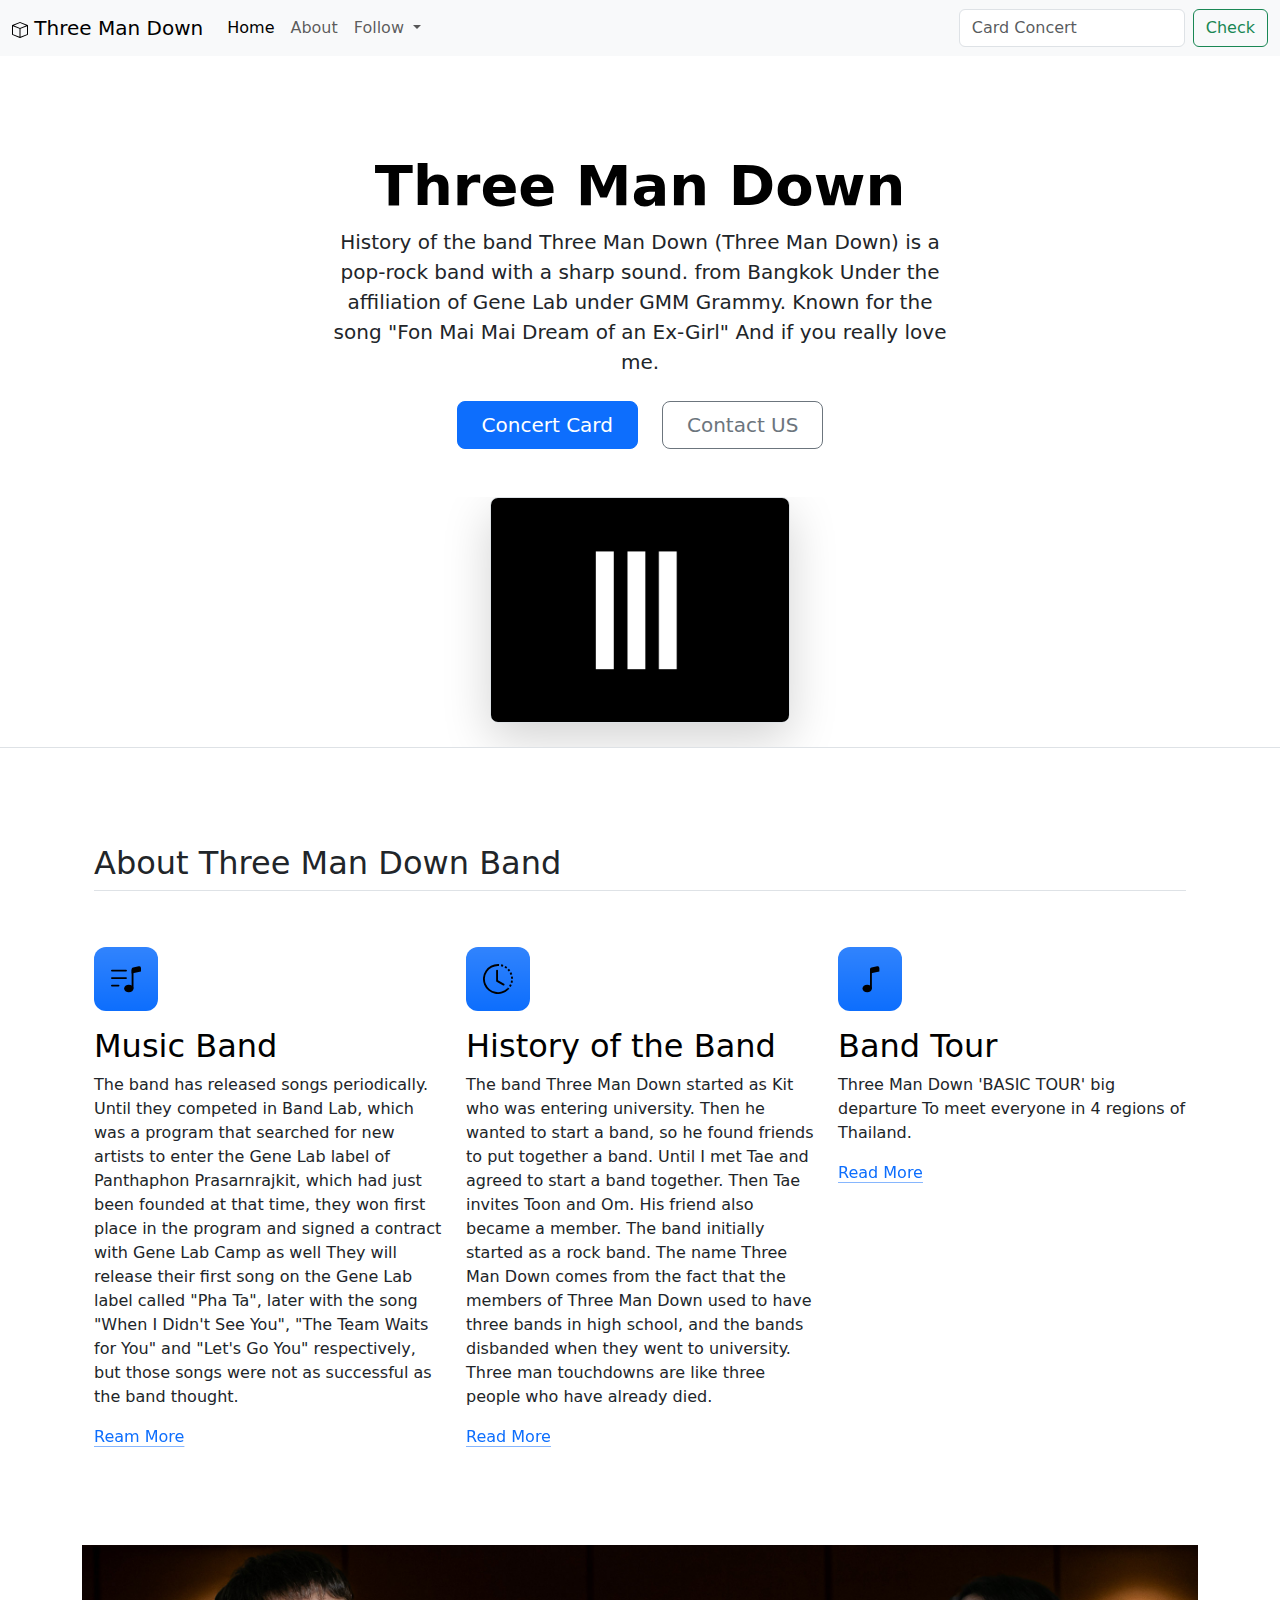
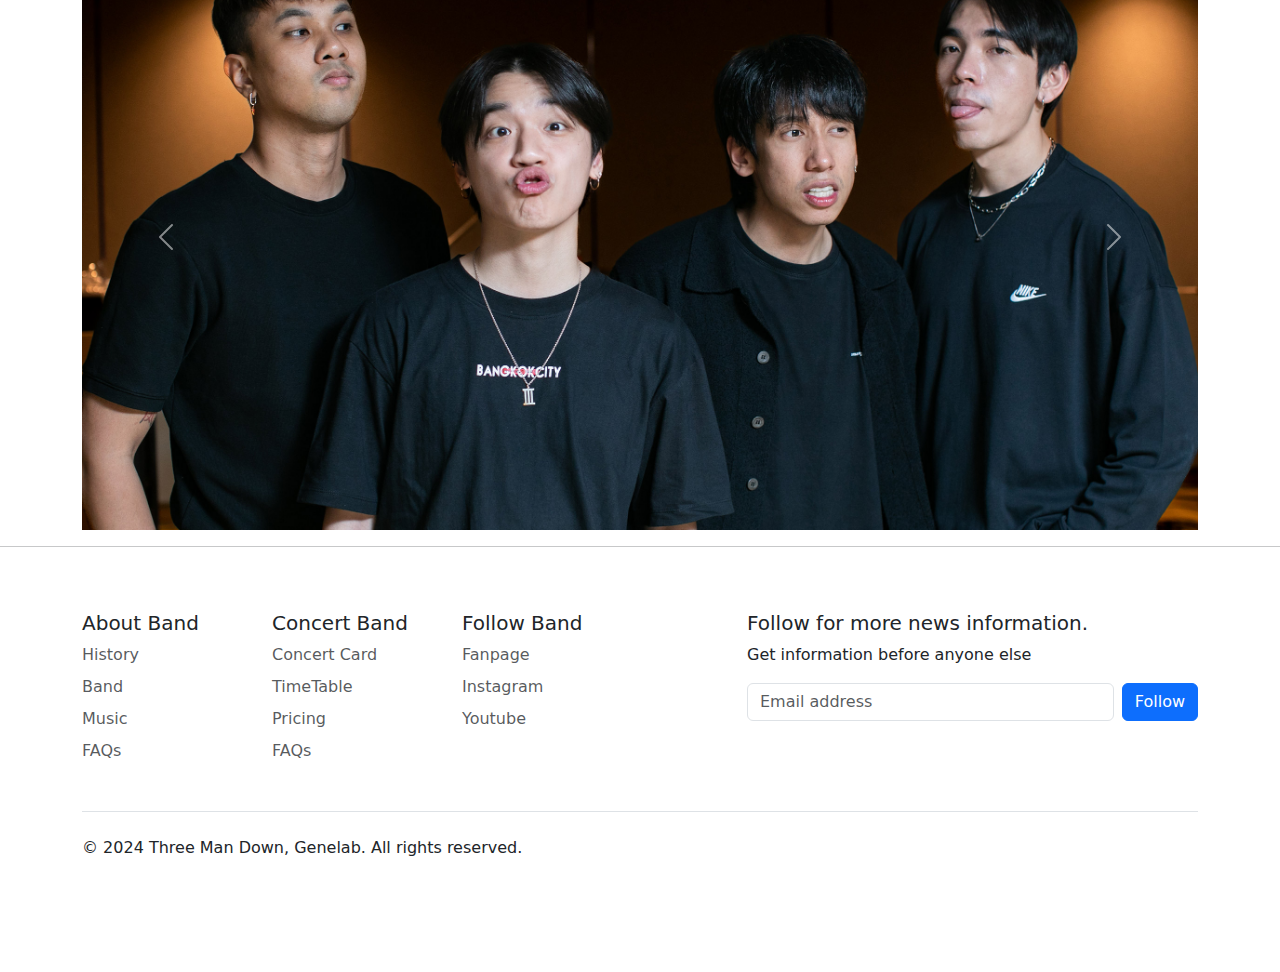
==== Home page/index.html @ a63f6fb3 "Update index.html" ====
<!DOCTYPE html>
<html lang="en">
    <head>
        <meta charset="UTF-8">
        <meta name="viewport" content="width=device-width, initial-scale=1.0">
        <title>Boostrap</title>
        <link
            href="https://cdn.jsdelivr.net/npm/bootstrap@5.3.3/dist/css/bootstrap.min.css"
            rel="stylesheet"
            integrity="sha384-QWTKZyjpPEjISv5WaRU9OFeRpok6YctnYmDr5pNlyT2bRjXh0JMhjY6hW+ALEwIH"
            crossorigin="anonymous">
            <style>
                .feature-icon {
                width: 4rem;
                height: 4rem;
                border-radius: .75rem;
                }
            </style>
    </head>
    <body>
        <nav class="navbar navbar-expand-lg bg-body-tertiary">
            <div class="container-fluid">
                <a class="navbar-brand" href="#"> <svg
                        xmlns="http://www.w3.org/2000/svg" width="16"
                        height="16" fill="currentColor" class="bi bi-box"
                        viewBox="0 0 16 16">
                        <path
                            d="M8.186 1.113a.5.5 0 0 0-.372 0L1.846 3.5 8 5.961 14.154 3.5zM15 4.239l-6.5 2.6v7.922l6.5-2.6V4.24zM7.5 14.762V6.838L1 4.239v7.923zM7.443.184a1.5 1.5 0 0 1 1.114 0l7.129 2.852A.5.5 0 0 1 16 3.5v8.662a1 1 0 0 1-.629.928l-7.185 2.874a.5.5 0 0 1-.372 0L.63 13.09a1 1 0 0 1-.63-.928V3.5a.5.5 0 0 1 .314-.464z" />
                    </svg> Three Man Down</a>
                <button class="navbar-toggler" type="button"
                    data-bs-toggle="collapse"
                    data-bs-target="#navbarSupportedContent"
                    aria-controls="navbarSupportedContent" aria-expanded="false"
                    aria-label="Toggle navigation">
                    <span class="navbar-toggler-icon"></span>
                </button>
                <div class="collapse navbar-collapse"
                    id="navbarSupportedContent">
                    <ul class="navbar-nav me-auto mb-2 mb-lg-0">
                        <li class="nav-item">
                            <a class="nav-link active" aria-current="page"
                                href="#">Home</a>
                        </li>
                        <li class="nav-item">
                            <a class="nav-link" href="About">About</a>
                        </li>
                        <li class="nav-item dropdown">
                            <a class="nav-link dropdown-toggle" href="#"
                                role="button" data-bs-toggle="dropdown"
                                aria-expanded="false">
                                Follow
                            </a>
                            <ul class="dropdown-menu">
                                <li><a class="dropdown-item"href="https://www.facebook.com/threemandownofficial">Fanpage</a></li>
                                <li><a class="dropdown-item" href="https://www.instagram.com/threemandown/">Instagram</a></li>
                                <li><a class="dropdown-item" href="https://www.youtube.com/@threemandownbandofficial">Youtube</a></li>
                                <li><hr class="dropdown-divider"></li>
                                <li><a class="dropdown-item" href="https://www.youtube.com/@GeneLab">Other</a></li>
                            </ul>
                        </li>
                    </ul>
                    <form class="d-flex" role="search">
                        <input class="form-control me-2" type="search"
                            placeholder="Card Concert" aria-label="Search">
                        <button class="btn btn-outline-success"
                            type="submit">Check</button>
                    </form>
                </div>
            </div>
        </nav>

        <div class="px-4 pt-5 my-5 text-center border-bottom">
            <h1 class="display-4 fw-bold text-body-emphasis">Three Man Down</h1>
            <div class="col-lg-6 mx-auto">
                <p class="lead mb-4">History of the band Three Man Down (Three
                    Man Down) is a pop-rock band with a sharp sound. from
                    Bangkok Under the affiliation of Gene Lab under GMM Grammy.
                    Known for the song "Fon Mai Mai Dream of an Ex-Girl" And if
                    you really love me.</p>
                <div
                    class="d-grid gap-2 d-sm-flex justify-content-sm-center mb-5">
                    <button type="button" class="btn btn-primary btn-lg px-4 me-sm-3" onclick="window.location.href='/time/timetable.html'">
                        Concert Card
                    </button>
                    <button type="button" class="btn btn-outline-secondary btn-lg px-4" onclick="window.location.href='https://www.facebook.com/threemandownofficial'">Contact
                        US</button>
                </div>
            </div>
            <div class="overflow-hidden" style="max-height: 30vh;">
                <div class="container px-5">
                    <img src="/img/logo.png"
                        class="img-fluid border rounded-3 shadow-lg mb-4"
                        alt="Example image" width="300" height="500"
                        loading="lazy">
                </div>
            </div>
        </div>

        <!-- Feature -->
        <div class="container px-4 py-5" id="featured-3">
            <h2 class="pb-2 border-bottom">About Three Man Down Band</h2>
            <div class="row g-4 py-5 row-cols-1 row-cols-lg-3">
                <div class="feature col">
                    <div
                        class="feature-icon d-inline-flex align-items-center justify-content-center text-bg-primary bg-gradient fs-2 mb-3">
                        <img src="/img/music-note-list.svg" alt="" height="30">
                    </div>
                    <h3 class="fs-2 text-body-emphasis">Music Band</h3>
                    <p>The band has released songs periodically. Until they
                        competed in Band Lab, which was a program that searched
                        for new artists to enter the Gene Lab label of
                        Panthaphon Prasarnrajkit, which had just been founded at
                        that time, they won first place in the program and
                        signed a contract with Gene Lab Camp as well They will
                        release their first song on the Gene Lab label called
                        "Pha Ta", later with the song "When I Didn't See You",
                        "The Team Waits for You" and "Let's Go You"
                        respectively, but those songs were not as successful as
                        the band thought.</p>
                    <a href="/music/music.html" class="icon-link">
                        Ream More
                        <svg class="bi"><use
                                xlink:href="#chevron-right"></use></svg>
                    </a>
                </div>
                <div class="feature col">
                    <div
                        class="feature-icon d-inline-flex align-items-center justify-content-center text-bg-primary bg-gradient fs-2 mb-3">
                        <img src="/img/clock-history.svg" alt="" height="30">
                    </div>
                    <h3 class="fs-2 text-body-emphasis">History of the Band</h3>
                    <p>The band Three Man Down started as Kit who was entering
                        university. Then he wanted to start a band, so he found
                        friends to put together a band. Until I met Tae and
                        agreed to start a band together. Then Tae invites Toon
                        and Om. His friend also became a member. The band
                        initially started as a rock band. The name Three Man
                        Down comes from the fact that the members of Three Man
                        Down used to have three bands in high school, and the
                        bands disbanded when they went to university. Three man
                        touchdowns are like three people who have already
                        died.</p>
                    <a href="#" class="icon-link">
                        Read More
                        <svg class="bi"><use
                                xlink:href="#chevron-right"></use></svg>
                    </a>
                </div>
                <div class="feature col">
                    <div
                        class="feature-icon d-inline-flex align-items-center justify-content-center text-bg-primary bg-gradient fs-2 mb-3">
                        <img src="/img/music-note.svg" alt="" height="30">
                    </div>
                    <h3 class="fs-2 text-body-emphasis">Band Tour</h3>
                    <p>Three Man Down 'BASIC TOUR' big departure To meet
                        everyone in 4 regions of Thailand.</p>
                    <a href="/time/timetable.html" class="icon-link">
                        Read More
                        <svg class="bi"><use
                                xlink:href="#chevron-right"></use></svg>
                    </a>
                </div>
            </div>
        </div>

        <!-- Carousel -->
         <div class="container">
        <div id="carouselExample" class="carousel slide">
            <div class="carousel-inner">
              <div class="carousel-item active">
                <img src="/img/1.jpg" class="d-block w-100" alt="photo1">
              </div>
              <div class="carousel-item">
                <img src="/img/5.jpg" height="680" class="d-block w-100" alt="photo2">
              </div>
              <div class="carousel-item">
                <img src="/img/3.jpg" class="d-block w-100" alt="photo3">
              </div>
            </div>
            <button class="carousel-control-prev" type="button" data-bs-target="#carouselExample" data-bs-slide="prev">
              <span class="carousel-control-prev-icon" aria-hidden="true"></span>
              <span class="visually-hidden">Previous</span>
            </button>
            <button class="carousel-control-next" type="button" data-bs-target="#carouselExample" data-bs-slide="next">
              <span class="carousel-control-next-icon" aria-hidden="true"></span>
              <span class="visually-hidden">Next</span>
            </button>
          </div>
        </div>

        <!-- footers -->
         <hr>
        <div class="container">
            <footer class="py-5">
              <div class="row">
                <div class="col-6 col-md-2 mb-3">
                  <h5>About Band</h5>
                  <ul class="nav flex-column">
                    <li class="nav-item mb-2"><a href="#" class="nav-link p-0 text-body-secondary">History</a></li>
                    <li class="nav-item mb-2"><a href="#" class="nav-link p-0 text-body-secondary">Band</a></li>
                    <li class="nav-item mb-2"><a href="#" class="nav-link p-0 text-body-secondary">Music</a></li>
                    <li class="nav-item mb-2"><a href="#" class="nav-link p-0 text-body-secondary">FAQs</a></li>
                  </ul>
                </div>
          
                <div class="col-6 col-md-2 mb-3">
                  <h5>Concert Band</h5>
                  <ul class="nav flex-column">
                    <li class="nav-item mb-2"><a href="#" class="nav-link p-0 text-body-secondary">Concert Card</a></li>
                    <li class="nav-item mb-2"><a href="#" class="nav-link p-0 text-body-secondary">TimeTable</a></li>
                    <li class="nav-item mb-2"><a href="#" class="nav-link p-0 text-body-secondary">Pricing</a></li>
                    <li class="nav-item mb-2"><a href="#" class="nav-link p-0 text-body-secondary">FAQs</a></li>
                  </ul>
                </div>
          
                <div class="col-6 col-md-2 mb-3">
                  <h5>Follow Band</h5>
                  <ul class="nav flex-column">
                    <li class="nav-item mb-2"><a href="https://www.facebook.com/threemandownofficial" class="nav-link p-0 text-body-secondary">Fanpage</a></li>
                    <li class="nav-item mb-2"><a href="https://www.instagram.com/threemandown/" class="nav-link p-0 text-body-secondary">Instagram</a></li>
                    <li class="nav-item mb-2"><a href="https://www.youtube.com/@threemandownbandofficial" class="nav-link p-0 text-body-secondary">Youtube</a></li>
                  </ul>
                </div>
          
                <div class="col-md-5 offset-md-1 mb-3">
                  <form>
                    <h5>Follow for more news information.</h5>
                    <p>Get information before anyone else</p>
                    <div class="d-flex flex-column flex-sm-row w-100 gap-2">
                      <label for="newsletter1" class="visually-hidden">Email address</label>
                      <input id="newsletter1" type="text" class="form-control" placeholder="Email address">
                      <button class="btn btn-primary" type="button">Follow</button>
                    </div>
                  </form>
                </div>
              </div>
          
              <div class="d-flex flex-column flex-sm-row justify-content-between py-4 my-4 border-top">
                <p>© 2024 Three Man Down, Genelab. All rights reserved.</p>
                <ul class="list-unstyled d-flex">
                  <li class="ms-3"><a class="link-body-emphasis" href="#"><svg class="bi" width="24" height="24"><use xlink:href="#twitter"></use></svg></a></li>
                  <li class="ms-3"><a class="link-body-emphasis" href="#"><svg class="bi" width="24" height="24"><use xlink:href="#instagram"></use></svg></a></li>
                  <li class="ms-3"><a class="link-body-emphasis" href="#"><svg class="bi" width="24" height="24"><use xlink:href="#facebook"></use></svg></a></li>
                </ul>
              </div>
            </footer>
          </div>


        <script
            src="https://cdn.jsdelivr.net/npm/bootstrap@5.3.3/dist/js/bootstrap.bundle.min.js"
            integrity="sha384-YvpcrYf0tY3lHB60NNkmXc5s9fDVZLESaAA55NDzOxhy9GkcIdslK1eN7N6jIeHz"
            crossorigin="anonymous"></script>

    </body>
</html>
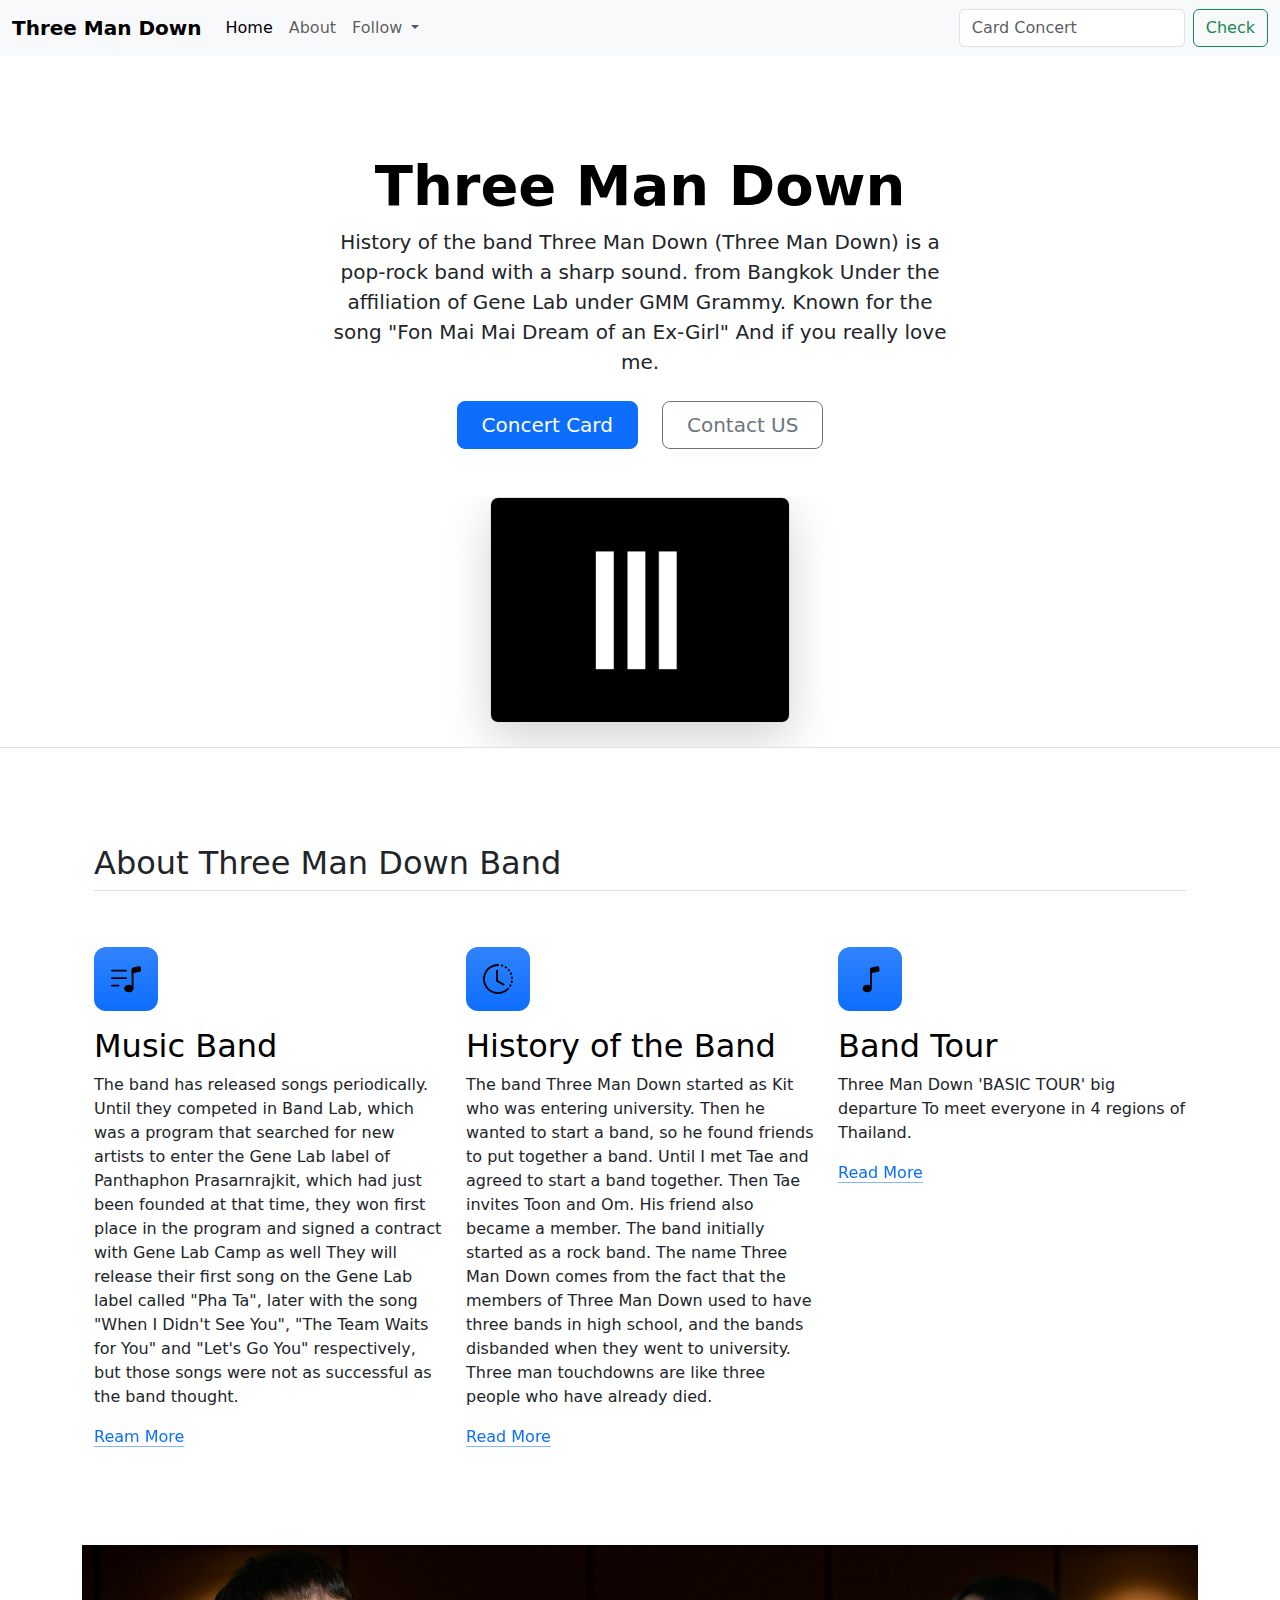
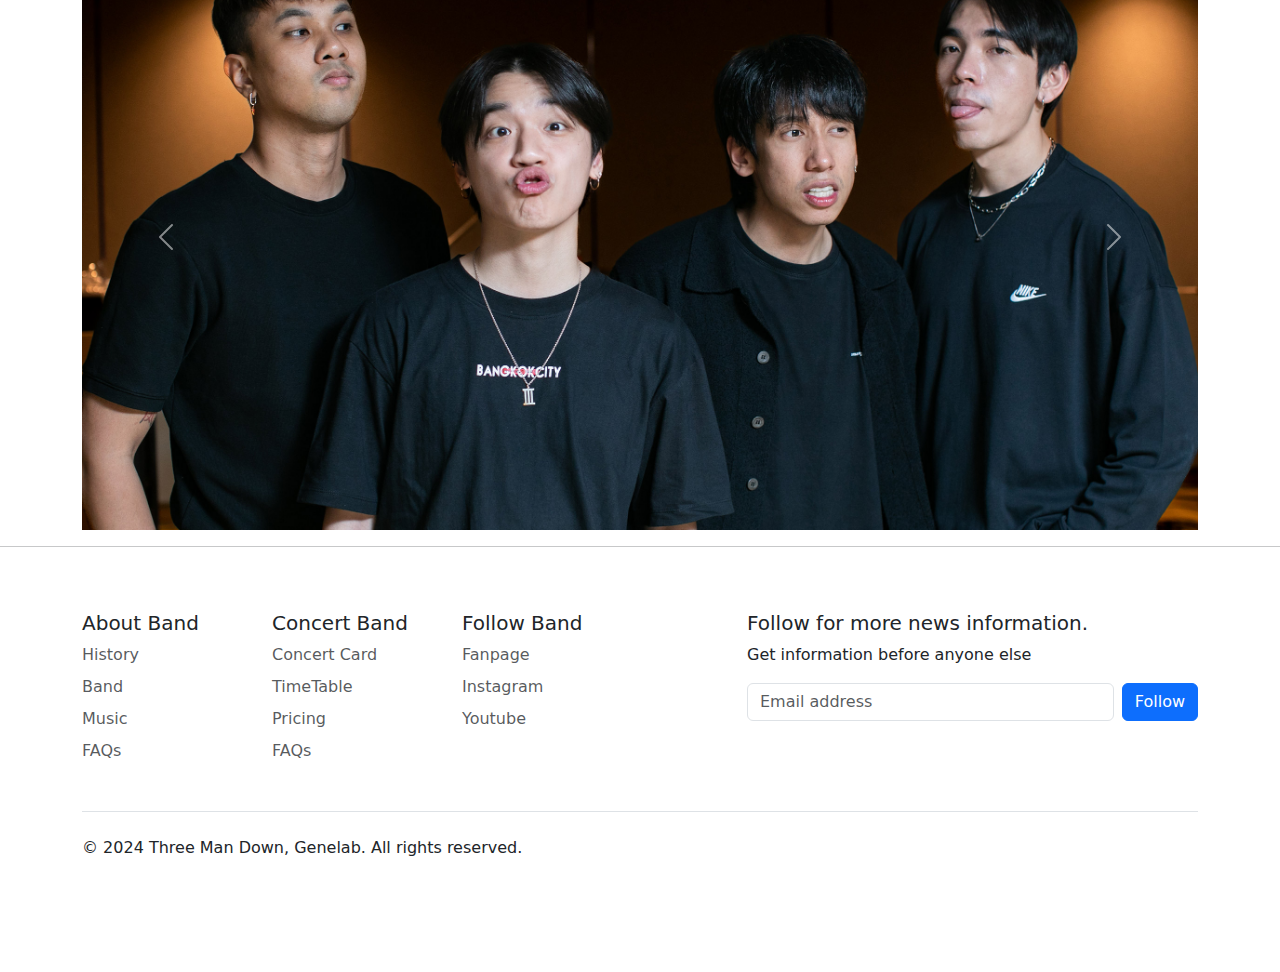
==== commit 1cd7ccaf: "Update index.html" ====
--- a/Home page/index.html
+++ b/Home page/index.html
@@ -20,13 +20,7 @@
     <body>
         <nav class="navbar navbar-expand-lg bg-body-tertiary">
             <div class="container-fluid">
-                <a class="navbar-brand" href="#"> <svg
-                        xmlns="http://www.w3.org/2000/svg" width="16"
-                        height="16" fill="currentColor" class="bi bi-box"
-                        viewBox="0 0 16 16">
-                        <path
-                            d="M8.186 1.113a.5.5 0 0 0-.372 0L1.846 3.5 8 5.961 14.154 3.5zM15 4.239l-6.5 2.6v7.922l6.5-2.6V4.24zM7.5 14.762V6.838L1 4.239v7.923zM7.443.184a1.5 1.5 0 0 1 1.114 0l7.129 2.852A.5.5 0 0 1 16 3.5v8.662a1 1 0 0 1-.629.928l-7.185 2.874a.5.5 0 0 1-.372 0L.63 13.09a1 1 0 0 1-.63-.928V3.5a.5.5 0 0 1 .314-.464z" />
-                    </svg> Three Man Down</a>
+                <a class="navbar-brand" href="#"><strong>Three Man Down</strong></a>
                 <button class="navbar-toggler" type="button"
                     data-bs-toggle="collapse"
                     data-bs-target="#navbarSupportedContent"
@@ -79,7 +73,7 @@
                     you really love me.</p>
                 <div
                     class="d-grid gap-2 d-sm-flex justify-content-sm-center mb-5">
-                    <button type="button" class="btn btn-primary btn-lg px-4 me-sm-3" onclick="window.location.href='/time/timetable.html'">
+                    <button type="button" class="btn btn-primary btn-lg px-4 me-sm-3" onclick="window.location.href='./time/timetable.html'">
                         Concert Card
                     </button>
                     <button type="button" class="btn btn-outline-secondary btn-lg px-4" onclick="window.location.href='https://www.facebook.com/threemandownofficial'">Contact
@@ -88,7 +82,7 @@
             </div>
             <div class="overflow-hidden" style="max-height: 30vh;">
                 <div class="container px-5">
-                    <img src="/img/logo.png"
+                    <img src="./img/logo.png"
                         class="img-fluid border rounded-3 shadow-lg mb-4"
                         alt="Example image" width="300" height="500"
                         loading="lazy">
@@ -103,7 +97,7 @@
                 <div class="feature col">
                     <div
                         class="feature-icon d-inline-flex align-items-center justify-content-center text-bg-primary bg-gradient fs-2 mb-3">
-                        <img src="/img/music-note-list.svg" alt="" height="30">
+                        <img src="./img/music-note-list.svg" alt="" height="30">
                     </div>
                     <h3 class="fs-2 text-body-emphasis">Music Band</h3>
                     <p>The band has released songs periodically. Until they
@@ -117,7 +111,7 @@
                         "The Team Waits for You" and "Let's Go You"
                         respectively, but those songs were not as successful as
                         the band thought.</p>
-                    <a href="/music/music.html" class="icon-link">
+                    <a href="./music/music.html" class="icon-link">
                         Ream More
                         <svg class="bi"><use
                                 xlink:href="#chevron-right"></use></svg>
@@ -126,7 +120,7 @@
                 <div class="feature col">
                     <div
                         class="feature-icon d-inline-flex align-items-center justify-content-center text-bg-primary bg-gradient fs-2 mb-3">
-                        <img src="/img/clock-history.svg" alt="" height="30">
+                        <img src="./img/clock-history.svg" alt="" height="30">
                     </div>
                     <h3 class="fs-2 text-body-emphasis">History of the Band</h3>
                     <p>The band Three Man Down started as Kit who was entering
@@ -149,12 +143,12 @@
                 <div class="feature col">
                     <div
                         class="feature-icon d-inline-flex align-items-center justify-content-center text-bg-primary bg-gradient fs-2 mb-3">
-                        <img src="/img/music-note.svg" alt="" height="30">
+                        <img src="./img/music-note.svg" alt="" height="30">
                     </div>
                     <h3 class="fs-2 text-body-emphasis">Band Tour</h3>
                     <p>Three Man Down 'BASIC TOUR' big departure To meet
                         everyone in 4 regions of Thailand.</p>
-                    <a href="/time/timetable.html" class="icon-link">
+                    <a href="./time/timetable.html" class="icon-link">
                         Read More
                         <svg class="bi"><use
                                 xlink:href="#chevron-right"></use></svg>
@@ -168,13 +162,13 @@
         <div id="carouselExample" class="carousel slide">
             <div class="carousel-inner">
               <div class="carousel-item active">
-                <img src="/img/1.jpg" class="d-block w-100" alt="photo1">
+                <img src="./img/1.jpg" class="d-block w-100" alt="photo1">
               </div>
               <div class="carousel-item">
-                <img src="/img/5.jpg" height="680" class="d-block w-100" alt="photo2">
+                <img src="./img/5.jpg" height="680" class="d-block w-100" alt="photo2">
               </div>
               <div class="carousel-item">
-                <img src="/img/3.jpg" class="d-block w-100" alt="photo3">
+                <img src="./img/3.jpg" class="d-block w-100" alt="photo3">
               </div>
             </div>
             <button class="carousel-control-prev" type="button" data-bs-target="#carouselExample" data-bs-slide="prev">
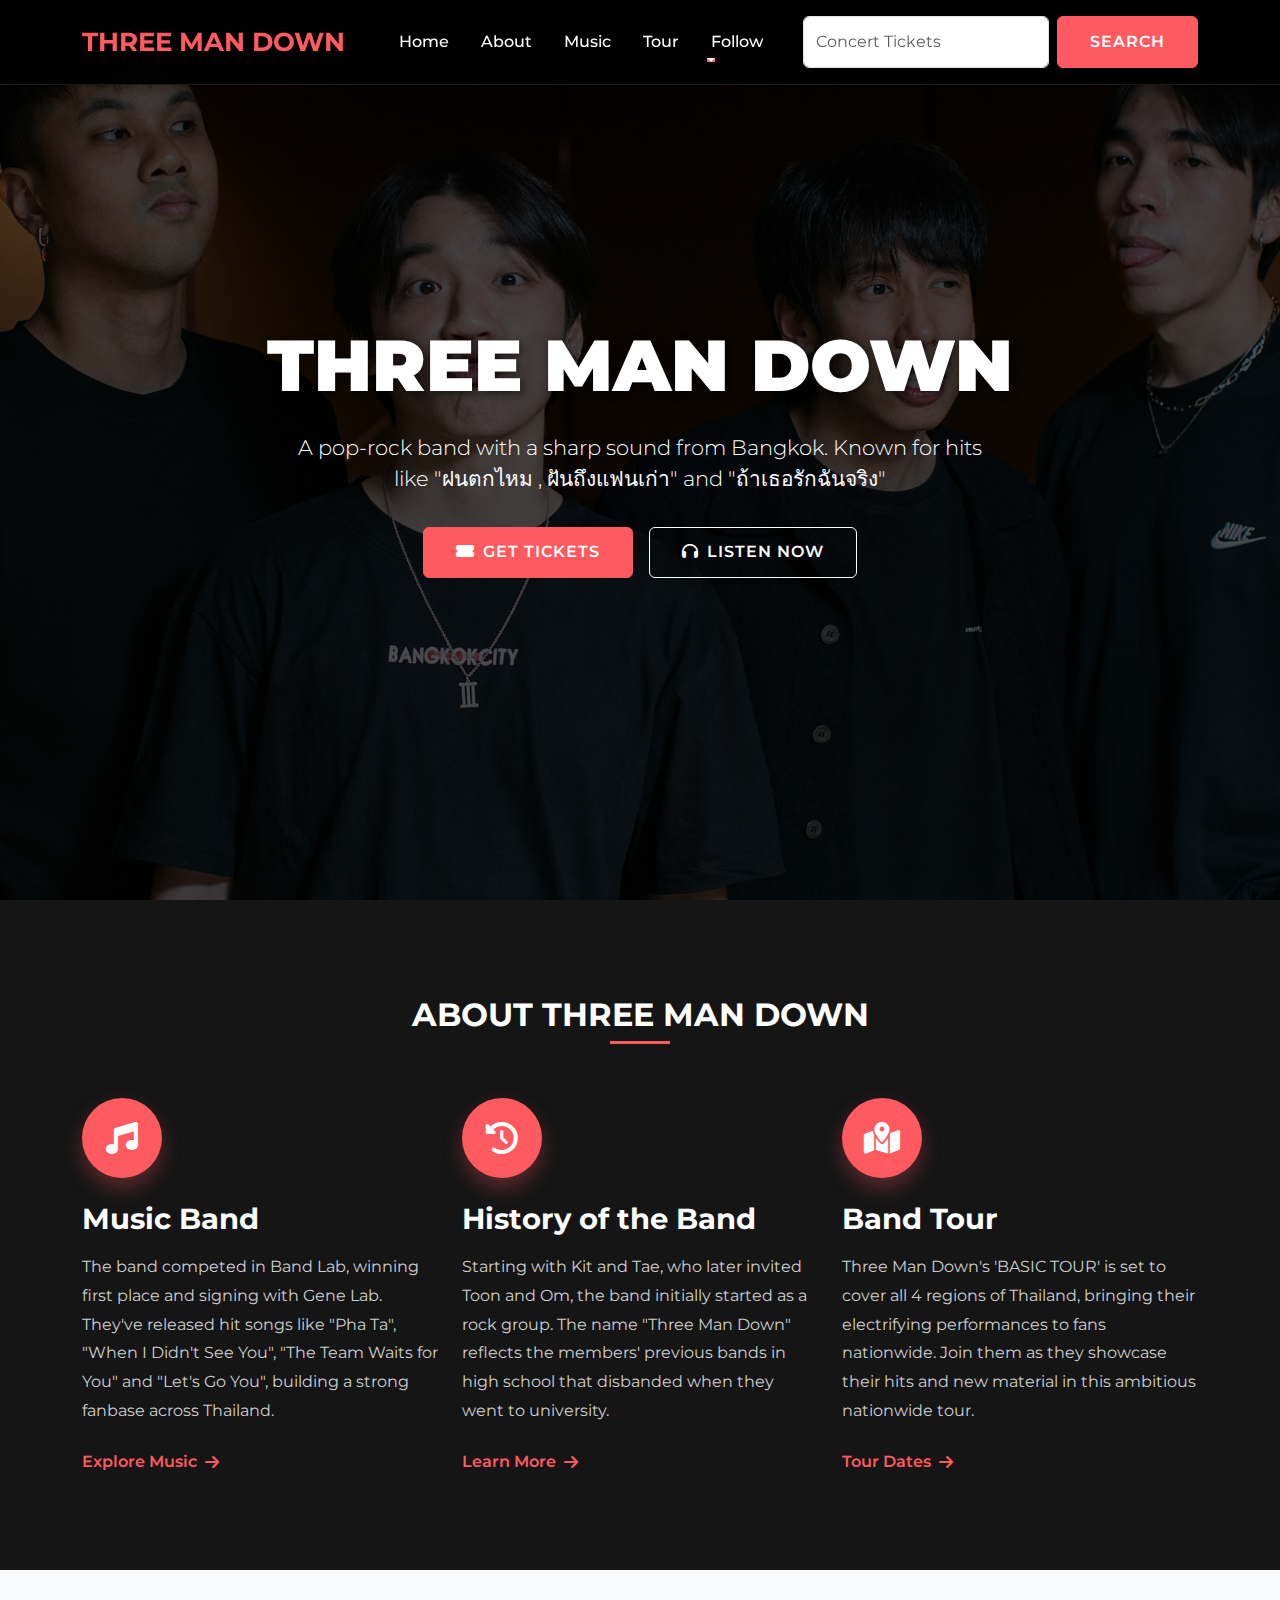
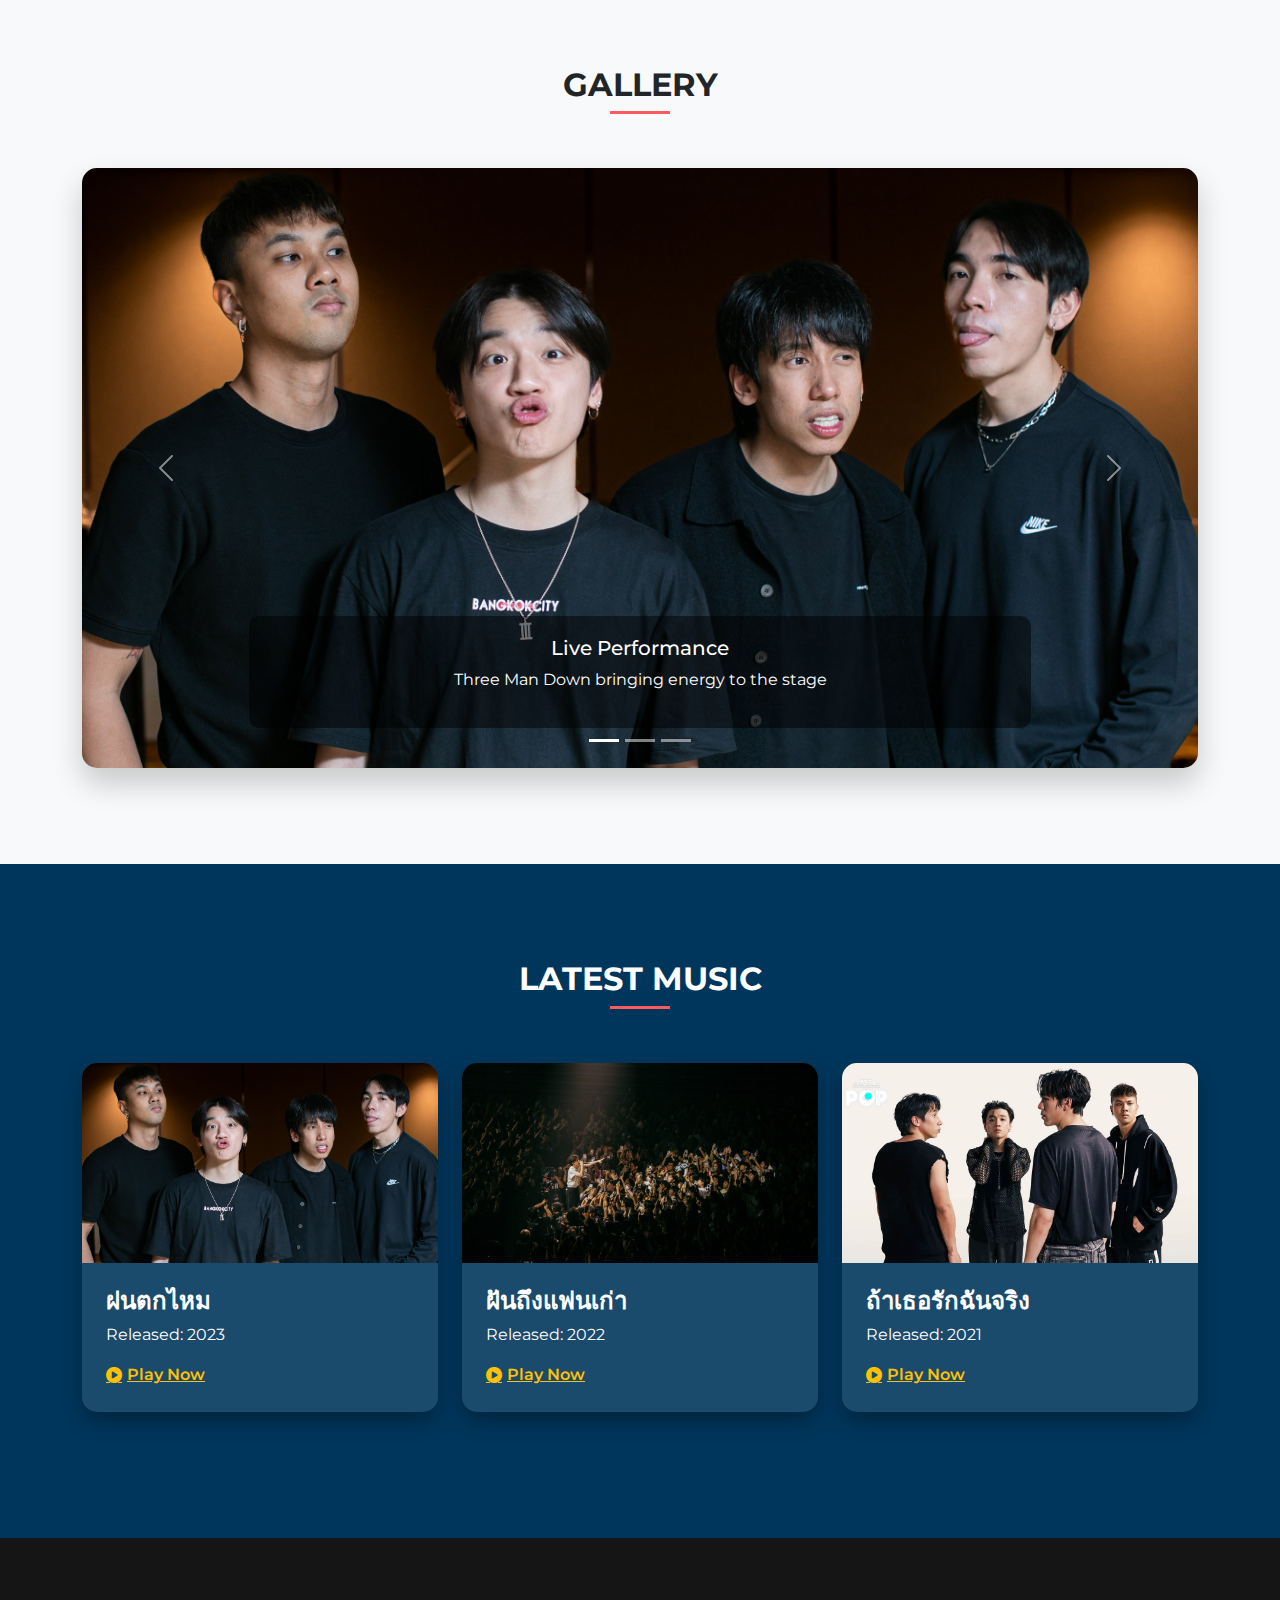
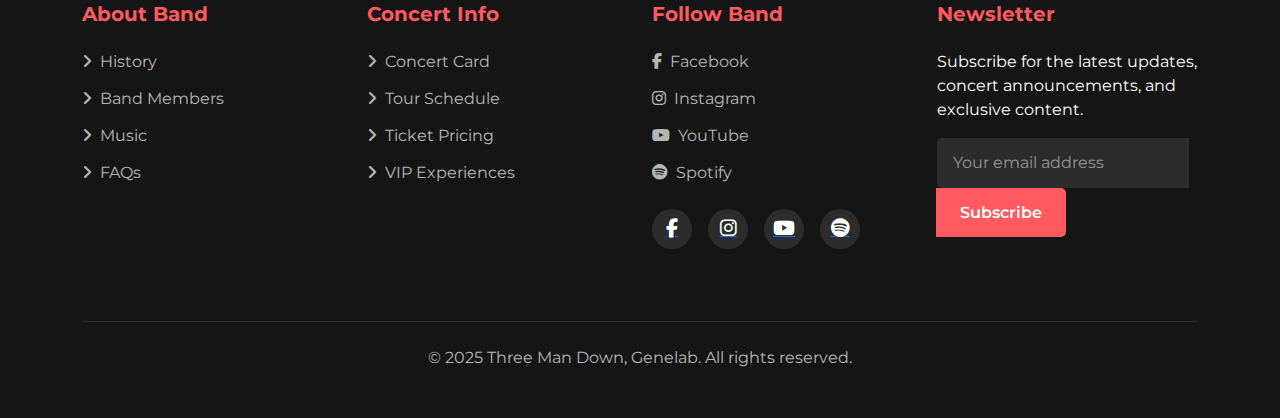
==== commit 4bdbb5a0: "commit" ====
--- a/Home page/index.html
+++ b/Home page/index.html
@@ -1,250 +1,725 @@
 <!DOCTYPE html>
 <html lang="en">
-    <head>
-        <meta charset="UTF-8">
-        <meta name="viewport" content="width=device-width, initial-scale=1.0">
-        <title>Boostrap</title>
-        <link
-            href="https://cdn.jsdelivr.net/npm/bootstrap@5.3.3/dist/css/bootstrap.min.css"
-            rel="stylesheet"
-            integrity="sha384-QWTKZyjpPEjISv5WaRU9OFeRpok6YctnYmDr5pNlyT2bRjXh0JMhjY6hW+ALEwIH"
-            crossorigin="anonymous">
-            <style>
-                .feature-icon {
-                width: 4rem;
-                height: 4rem;
-                border-radius: .75rem;
-                }
-            </style>
-    </head>
-    <body>
-        <nav class="navbar navbar-expand-lg bg-body-tertiary">
-            <div class="container-fluid">
-                <a class="navbar-brand" href="#"><strong>Three Man Down</strong></a>
-                <button class="navbar-toggler" type="button"
-                    data-bs-toggle="collapse"
-                    data-bs-target="#navbarSupportedContent"
-                    aria-controls="navbarSupportedContent" aria-expanded="false"
-                    aria-label="Toggle navigation">
-                    <span class="navbar-toggler-icon"></span>
+<head>
+    <meta charset="UTF-8">
+    <meta name="viewport" content="width=device-width, initial-scale=1.0">
+    <title>Three Man Down Band</title>
+    <link
+        href="https://cdn.jsdelivr.net/npm/bootstrap@5.3.3/dist/css/bootstrap.min.css"
+        rel="stylesheet"
+        integrity="sha384-QWTKZyjpPEjISv5WaRU9OFeRpok6YctnYmDr5pNlyT2bRjXh0JMhjY6hW+ALEwIH"
+        crossorigin="anonymous">
+    <link rel="stylesheet" href="https://cdnjs.cloudflare.com/ajax/libs/font-awesome/6.5.1/css/all.min.css">
+    <link rel="preconnect" href="https://fonts.googleapis.com">
+    <link rel="preconnect" href="https://fonts.gstatic.com" crossorigin>
+    <link href="https://fonts.googleapis.com/css2?family=Montserrat:wght@300;400;500;700;900&display=swap" rel="stylesheet">
+    <style>
+        :root {
+            --primary-color: #FF5A5F;
+            --secondary-color: #00365C;
+            --accent-color: #FFC107;
+            --dark-bg: #151515;
+            --light-bg: #f8f9fa;
+        }
+        
+        body {
+            font-family: 'Montserrat', sans-serif;
+            overflow-x: hidden;
+            background-color: var(--light-bg);
+        }
+        
+        /* Navbar styling */
+        .navbar {
+            padding: 1rem 2rem;
+            background-color: rgba(0, 0, 0, 0.9) !important;
+            backdrop-filter: blur(10px);
+            border-bottom: 1px solid rgba(255, 255, 255, 0.1);
+        }
+        
+        .navbar-brand {
+            font-weight: 700;
+            font-size: 1.6rem;
+            color: var(--primary-color) !important;
+        }
+        
+        .nav-link {
+            font-weight: 500;
+            color: white !important;
+            margin: 0 0.5rem;
+            position: relative;
+            transition: 0.3s ease;
+        }
+        
+        .nav-link:hover {
+            color: var(--primary-color) !important;
+        }
+        
+        .nav-link::after {
+            content: '';
+            position: absolute;
+            width: 0;
+            height: 2px;
+            bottom: 0;
+            left: 0;
+            background-color: var(--primary-color);
+            transition: width 0.3s ease;
+        }
+        
+        .nav-link:hover::after {
+            width: 100%;
+        }
+        
+        /* Hero section styling */
+        .hero-section {
+            position: relative;
+            min-height: 100vh;
+            background: linear-gradient(rgba(0, 0, 0, 0.7), rgba(0, 0, 0, 0.7)), url('./img/1.jpg');
+            background-size: cover;
+            background-position: center;
+            color: white;
+            display: flex;
+            align-items: center;
+            text-align: center;
+            overflow: hidden;
+        }
+        
+        .hero-content {
+            position: relative;
+            z-index: 2;
+        }
+        
+        .hero-section h1 {
+            font-size: 4.5rem;
+            font-weight: 900;
+            text-transform: uppercase;
+            margin-bottom: 1.5rem;
+            text-shadow: 2px 2px 8px rgba(0, 0, 0, 0.6);
+            animation: fadeInUp 1s ease;
+        }
+        
+        .hero-section p {
+            font-size: 1.3rem;
+            max-width: 700px;
+            margin: 0 auto 2rem;
+            animation: fadeInUp 1.2s ease;
+        }
+        
+        .btn-primary {
+            background-color: var(--primary-color);
+            border-color: var(--primary-color);
+            padding: 0.8rem 2rem;
+            font-weight: 600;
+            text-transform: uppercase;
+            letter-spacing: 1px;
+            transition: transform 0.3s ease, box-shadow 0.3s ease;
+        }
+        
+        .btn-primary:hover {
+            background-color: var(--primary-color);
+            border-color: var(--primary-color);
+            transform: translateY(-5px);
+            box-shadow: 0 10px 20px rgba(255, 90, 95, 0.3);
+        }
+        
+        .btn-outline-secondary {
+            border-color: white;
+            color: white;
+            padding: 0.8rem 2rem;
+            font-weight: 600;
+            text-transform: uppercase;
+            letter-spacing: 1px;
+            transition: transform 0.3s ease, box-shadow 0.3s ease;
+        }
+        
+        .btn-outline-secondary:hover {
+            background-color: white;
+            color: var(--dark-bg);
+            transform: translateY(-5px);
+            box-shadow: 0 10px 20px rgba(255, 255, 255, 0.3);
+        }
+        
+        /* Features section styling */
+        .feature-section {
+            padding: 6rem 0;
+            background-color: var(--dark-bg);
+            color: white;
+        }
+        
+        .section-title {
+            text-align: center;
+            margin-bottom: 4rem;
+            position: relative;
+            font-weight: 700;
+            text-transform: uppercase;
+        }
+        
+        .section-title::after {
+            content: '';
+            position: absolute;
+            width: 60px;
+            height: 3px;
+            background-color: var(--primary-color);
+            bottom: -10px;
+            left: 50%;
+            transform: translateX(-50%);
+        }
+        
+        .feature-icon {
+            width: 80px;
+            height: 80px;
+            border-radius: 50%;
+            background-color: var(--primary-color);
+            display: flex;
+            align-items: center;
+            justify-content: center;
+            margin-bottom: 1.5rem;
+            box-shadow: 0 10px 20px rgba(255, 90, 95, 0.3);
+            transition: transform 0.3s ease;
+        }
+        
+        .feature-col:hover .feature-icon {
+            transform: translateY(-10px) rotate(10deg);
+        }
+        
+        .feature-title {
+            font-size: 1.8rem;
+            font-weight: 700;
+            margin-bottom: 1rem;
+            color: white;
+        }
+        
+        .feature-text {
+            color: rgba(255, 255, 255, 0.8);
+            margin-bottom: 1.5rem;
+            line-height: 1.8;
+        }
+        
+        .feature-link {
+            color: var(--primary-color);
+            text-decoration: none;
+            font-weight: 600;
+            display: inline-flex;
+            align-items: center;
+            transition: 0.3s ease;
+        }
+        
+        .feature-link:hover {
+            transform: translateX(10px);
+            color: var(--accent-color);
+        }
+        
+        .feature-link i {
+            margin-left: 8px;
+            transition: 0.3s ease;
+        }
+        
+        .feature-link:hover i {
+            transform: translateX(5px);
+        }
+        
+        /* Gallery section styling */
+        .gallery-section {
+            padding: 6rem 0;
+            background-color: var(--light-bg);
+        }
+        
+        .carousel-inner {
+            border-radius: 15px;
+            overflow: hidden;
+            box-shadow: 0 15px 30px rgba(0, 0, 0, 0.2);
+        }
+        
+        .carousel-item img {
+            height: 600px;
+            object-fit: cover;
+        }
+        
+        .carousel-caption {
+            background: rgba(0, 0, 0, 0.5);
+            border-radius: 10px;
+            padding: 20px;
+            bottom: 40px;
+        }
+        
+        /* Latest music section */
+        .music-section {
+            padding: 6rem 0;
+            background-color: var(--secondary-color);
+            color: white;
+        }
+        
+        .music-card {
+            background-color: rgba(255, 255, 255, 0.1);
+            border-radius: 15px;
+            overflow: hidden;
+            margin-bottom: 30px;
+            box-shadow: 0 10px 20px rgba(0, 0, 0, 0.3);
+            transition: transform 0.3s ease, box-shadow 0.3s ease;
+        }
+        
+        .music-card:hover {
+            transform: translateY(-10px);
+            box-shadow: 0 15px 30px rgba(0, 0, 0, 0.4);
+        }
+        
+        .music-thumbnail {
+            height: 200px;
+            overflow: hidden;
+        }
+        
+        .music-thumbnail img {
+            width: 100%;
+            height: 100%;
+            object-fit: cover;
+            transition: transform 0.5s ease;
+        }
+        
+        .music-card:hover .music-thumbnail img {
+            transform: scale(1.1);
+        }
+        
+        .music-info {
+            padding: 1.5rem;
+        }
+        
+        .music-title {
+            font-weight: 700;
+            margin-bottom: 0.5rem;
+        }
+        
+        .music-play {
+            display: inline-flex;
+            align-items: center;
+            color: var(--accent-color);
+            font-weight: 600;
+            cursor: pointer;
+            transition: 0.3s ease;
+        }
+        
+        .music-play:hover {
+            color: var(--primary-color);
+        }
+        
+        .music-play i {
+            margin-right: 5px;
+        }
+        
+        /* Footer styling */
+        .footer {
+            background-color: var(--dark-bg);
+            color: white;
+            padding: 4rem 0 2rem;
+        }
+        
+        .footer-title {
+            font-weight: 700;
+            margin-bottom: 1.5rem;
+            color: var(--primary-color);
+        }
+        
+        .footer-links {
+            list-style: none;
+            padding: 0;
+        }
+        
+        .footer-link {
+            margin-bottom: 0.8rem;
+        }
+        
+        .footer-link a {
+            color: rgba(255, 255, 255, 0.7);
+            text-decoration: none;
+            transition: 0.3s ease;
+        }
+        
+        .footer-link a:hover {
+            color: var(--primary-color);
+            transform: translateX(5px);
+        }
+        
+        .social-links {
+            display: flex;
+            margin-top: 1.5rem;
+        }
+        
+        .social-link {
+            width: 40px;
+            height: 40px;
+            border-radius: 50%;
+            background-color: rgba(255, 255, 255, 0.1);
+            display: flex;
+            align-items: center;
+            justify-content: center;
+            margin-right: 1rem;
+            transition: 0.3s ease;
+        }
+        
+        .social-link:hover {
+            background-color: var(--primary-color);
+            transform: translateY(-5px);
+        }
+        
+        .social-link i {
+            color: white;
+            font-size: 1.2rem;
+        }
+        
+        .newsletter-input {
+            background-color: rgba(255, 255, 255, 0.1);
+            border: none;
+            color: white;
+            padding: 0.8rem 1rem;
+            border-radius: 5px 0 0 5px;
+        }
+        
+        .newsletter-input::placeholder {
+            color: rgba(255, 255, 255, 0.5);
+        }
+        
+        .newsletter-btn {
+            background-color: var(--primary-color);
+            border: none;
+            color: white;
+            padding: 0.8rem 1.5rem;
+            border-radius: 0 5px 5px 0;
+            font-weight: 600;
+            transition: 0.3s ease;
+        }
+        
+        .newsletter-btn:hover {
+            background-color: var(--accent-color);
+        }
+        
+        .copyright {
+            border-top: 1px solid rgba(255, 255, 255, 0.1);
+            margin-top: 3rem;
+            padding-top: 1.5rem;
+            color: rgba(255, 255, 255, 0.7);
+        }
+        
+        /* Animations */
+        @keyframes fadeInUp {
+            from {
+                opacity: 0;
+                transform: translateY(30px);
+            }
+            to {
+                opacity: 1;
+                transform: translateY(0);
+            }
+        }
+        
+        @keyframes slideInRight {
+            from {
+                opacity: 0;
+                transform: translateX(50px);
+            }
+            to {
+                opacity: 1;
+                transform: translateX(0);
+            }
+        }
+        
+        /* Responsive adjustments */
+        @media (max-width: 768px) {
+            .hero-section h1 {
+                font-size: 3rem;
+            }
+            
+            .hero-section p {
+                font-size: 1rem;
+            }
+            
+            .carousel-item img {
+                height: 350px;
+            }
+        }
+    </style>
+</head>
+<body>
+    <!-- Navigation Bar -->
+    <nav class="navbar navbar-expand-lg navbar-dark fixed-top">
+        <div class="container">
+            <a class="navbar-brand" href="#">THREE MAN DOWN</a>
+            <button class="navbar-toggler" type="button"
+                data-bs-toggle="collapse"
+                data-bs-target="#navbarSupportedContent"
+                aria-controls="navbarSupportedContent" aria-expanded="false"
+                aria-label="Toggle navigation">
+                <span class="navbar-toggler-icon"></span>
+            </button>
+            <div class="collapse navbar-collapse" id="navbarSupportedContent">
+                <ul class="navbar-nav ms-auto mb-2 mb-lg-0">
+                    <li class="nav-item">
+                        <a class="nav-link active" aria-current="page" href="#">Home</a>
+                    </li>
+                    <li class="nav-item">
+                        <a class="nav-link" href="#">About</a>
+                    </li>
+                    <li class="nav-item">
+                        <a class="nav-link" href="#">Music</a>
+                    </li>
+                    <li class="nav-item">
+                        <a class="nav-link" href="#">Tour</a>
+                    </li>
+                    <li class="nav-item dropdown">
+                        <a class="nav-link dropdown-toggle" href="#"
+                            role="button" data-bs-toggle="dropdown"
+                            aria-expanded="false">
+                            Follow
+                        </a>
+                        <ul class="dropdown-menu">
+                            <li><a class="dropdown-item" href="https://www.facebook.com/threemandownofficial" target="_blank"><i class="fab fa-facebook-f me-2"></i>Facebook</a></li>
+                            <li><a class="dropdown-item" href="https://www.instagram.com/threemandown/" target="_blank"><i class="fab fa-instagram me-2"></i>Instagram</a></li>
+                            <li><a class="dropdown-item" href="https://www.youtube.com/@threemandownbandofficial" target="_blank"><i class="fab fa-youtube me-2"></i>Youtube</a></li>
+                            <li><hr class="dropdown-divider"></li>
+                            <li><a class="dropdown-item" href="https://www.youtube.com/@GeneLab" target="_blank"><i class="fas fa-link me-2"></i>Gene Lab</a></li>
+                        </ul>
+                    </li>
+                </ul>
+                <form class="d-flex ms-lg-4" role="search">
+                    <input class="form-control me-2" type="search"
+                        placeholder="Concert Tickets" aria-label="Search">
+                    <button class="btn btn-primary" type="submit">Search</button>
+                </form>
+            </div>
+        </div>
+    </nav>
+
+    <!-- Hero Section -->
+    <section class="hero-section">
+        <div class="container hero-content">
+            <h1>THREE MAN DOWN</h1>
+            <p class="lead">A pop-rock band with a sharp sound from Bangkok. Known for hits like "ฝนตกไหม , ฝันถึงแฟนเก่า" and "ถ้าเธอรักฉันจริง"</p>
+            <div class="d-flex justify-content-center mt-4">
+                <button type="button" class="btn btn-primary me-3" onclick="window.location.href='./time/timetable.html'">
+                    <i class="fas fa-ticket-alt me-2"></i>Get Tickets
                 </button>
-                <div class="collapse navbar-collapse"
-                    id="navbarSupportedContent">
-                    <ul class="navbar-nav me-auto mb-2 mb-lg-0">
-                        <li class="nav-item">
-                            <a class="nav-link active" aria-current="page"
-                                href="#">Home</a>
-                        </li>
-                        <li class="nav-item">
-                            <a class="nav-link" href="About">About</a>
-                        </li>
-                        <li class="nav-item dropdown">
-                            <a class="nav-link dropdown-toggle" href="#"
-                                role="button" data-bs-toggle="dropdown"
-                                aria-expanded="false">
-                                Follow
-                            </a>
-                            <ul class="dropdown-menu">
-                                <li><a class="dropdown-item"href="https://www.facebook.com/threemandownofficial">Fanpage</a></li>
-                                <li><a class="dropdown-item" href="https://www.instagram.com/threemandown/">Instagram</a></li>
-                                <li><a class="dropdown-item" href="https://www.youtube.com/@threemandownbandofficial">Youtube</a></li>
-                                <li><hr class="dropdown-divider"></li>
-                                <li><a class="dropdown-item" href="https://www.youtube.com/@GeneLab">Other</a></li>
-                            </ul>
-                        </li>
-                    </ul>
-                    <form class="d-flex" role="search">
-                        <input class="form-control me-2" type="search"
-                            placeholder="Card Concert" aria-label="Search">
-                        <button class="btn btn-outline-success"
-                            type="submit">Check</button>
-                    </form>
-                </div>
-            </div>
-        </nav>
+                <button type="button" class="btn btn-outline-secondary" onclick="window.location.href='https://music.youtube.com/channel/UCkIq_N5Jwma0f9zvHgz3mGg?si=dmhqb-eK49LnbBeH'">
+                    <i class="fas fa-headphones me-2"></i>Listen Now
+                </button>
+            </div>
+        </div>
+    </section>
 
-        <div class="px-4 pt-5 my-5 text-center border-bottom">
-            <h1 class="display-4 fw-bold text-body-emphasis">Three Man Down</h1>
-            <div class="col-lg-6 mx-auto">
-                <p class="lead mb-4">History of the band Three Man Down (Three
-                    Man Down) is a pop-rock band with a sharp sound. from
-                    Bangkok Under the affiliation of Gene Lab under GMM Grammy.
-                    Known for the song "Fon Mai Mai Dream of an Ex-Girl" And if
-                    you really love me.</p>
-                <div
-                    class="d-grid gap-2 d-sm-flex justify-content-sm-center mb-5">
-                    <button type="button" class="btn btn-primary btn-lg px-4 me-sm-3" onclick="window.location.href='./time/timetable.html'">
-                        Concert Card
-                    </button>
-                    <button type="button" class="btn btn-outline-secondary btn-lg px-4" onclick="window.location.href='https://www.facebook.com/threemandownofficial'">Contact
-                        US</button>
-                </div>
-            </div>
-            <div class="overflow-hidden" style="max-height: 30vh;">
-                <div class="container px-5">
-                    <img src="./img/logo.png"
-                        class="img-fluid border rounded-3 shadow-lg mb-4"
-                        alt="Example image" width="300" height="500"
-                        loading="lazy">
+    <!-- Features Section -->
+    <section class="feature-section">
+        <div class="container">
+            <h2 class="section-title">About Three Man Down</h2>
+            <div class="row g-4">
+                <div class="col-md-4 feature-col">
+                    <div class="feature-icon">
+                        <i class="fas fa-music fa-2x text-white"></i>
+                    </div>
+                    <h3 class="feature-title">Music Band</h3>
+                    <p class="feature-text">The band competed in Band Lab, winning first place and signing with Gene Lab. They've released hit songs like "Pha Ta", "When I Didn't See You", "The Team Waits for You" and "Let's Go You", building a strong fanbase across Thailand.</p>
+                    <a href="./music/music.html" class="feature-link">
+                        Explore Music <i class="fas fa-arrow-right"></i>
+                    </a>
+                </div>
+                <div class="col-md-4 feature-col">
+                    <div class="feature-icon">
+                        <i class="fas fa-history fa-2x text-white"></i>
+                    </div>
+                    <h3 class="feature-title">History of the Band</h3>
+                    <p class="feature-text">Starting with Kit and Tae, who later invited Toon and Om, the band initially started as a rock group. The name "Three Man Down" reflects the members' previous bands in high school that disbanded when they went to university.</p>
+                    <a href="https://th.wikipedia.org/wiki/%E0%B8%97%E0%B8%A3%E0%B8%B5%E0%B9%81%E0%B8%A1%E0%B8%99%E0%B8%94%E0%B8%B2%E0%B8%A7%E0%B8%99%E0%B9%8C" class="feature-link">
+                        Learn More <i class="fas fa-arrow-right"></i>
+                    </a>
+                </div>
+                <div class="col-md-4 feature-col">
+                    <div class="feature-icon">
+                        <i class="fas fa-map-marked-alt fa-2x text-white"></i>
+                    </div>
+                    <h3 class="feature-title">Band Tour</h3>
+                    <p class="feature-text">Three Man Down's 'BASIC TOUR' is set to cover all 4 regions of Thailand, bringing their electrifying performances to fans nationwide. Join them as they showcase their hits and new material in this ambitious nationwide tour.</p>
+                    <a href="./time/timetable.html" class="feature-link">
+                        Tour Dates <i class="fas fa-arrow-right"></i>
+                    </a>
                 </div>
             </div>
         </div>
+    </section>
 
-        <!-- Feature -->
-        <div class="container px-4 py-5" id="featured-3">
-            <h2 class="pb-2 border-bottom">About Three Man Down Band</h2>
-            <div class="row g-4 py-5 row-cols-1 row-cols-lg-3">
-                <div class="feature col">
-                    <div
-                        class="feature-icon d-inline-flex align-items-center justify-content-center text-bg-primary bg-gradient fs-2 mb-3">
-                        <img src="./img/music-note-list.svg" alt="" height="30">
-                    </div>
-                    <h3 class="fs-2 text-body-emphasis">Music Band</h3>
-                    <p>The band has released songs periodically. Until they
-                        competed in Band Lab, which was a program that searched
-                        for new artists to enter the Gene Lab label of
-                        Panthaphon Prasarnrajkit, which had just been founded at
-                        that time, they won first place in the program and
-                        signed a contract with Gene Lab Camp as well They will
-                        release their first song on the Gene Lab label called
-                        "Pha Ta", later with the song "When I Didn't See You",
-                        "The Team Waits for You" and "Let's Go You"
-                        respectively, but those songs were not as successful as
-                        the band thought.</p>
-                    <a href="./music/music.html" class="icon-link">
-                        Ream More
-                        <svg class="bi"><use
-                                xlink:href="#chevron-right"></use></svg>
-                    </a>
-                </div>
-                <div class="feature col">
-                    <div
-                        class="feature-icon d-inline-flex align-items-center justify-content-center text-bg-primary bg-gradient fs-2 mb-3">
-                        <img src="./img/clock-history.svg" alt="" height="30">
-                    </div>
-                    <h3 class="fs-2 text-body-emphasis">History of the Band</h3>
-                    <p>The band Three Man Down started as Kit who was entering
-                        university. Then he wanted to start a band, so he found
-                        friends to put together a band. Until I met Tae and
-                        agreed to start a band together. Then Tae invites Toon
-                        and Om. His friend also became a member. The band
-                        initially started as a rock band. The name Three Man
-                        Down comes from the fact that the members of Three Man
-                        Down used to have three bands in high school, and the
-                        bands disbanded when they went to university. Three man
-                        touchdowns are like three people who have already
-                        died.</p>
-                    <a href="#" class="icon-link">
-                        Read More
-                        <svg class="bi"><use
-                                xlink:href="#chevron-right"></use></svg>
-                    </a>
-                </div>
-                <div class="feature col">
-                    <div
-                        class="feature-icon d-inline-flex align-items-center justify-content-center text-bg-primary bg-gradient fs-2 mb-3">
-                        <img src="./img/music-note.svg" alt="" height="30">
-                    </div>
-                    <h3 class="fs-2 text-body-emphasis">Band Tour</h3>
-                    <p>Three Man Down 'BASIC TOUR' big departure To meet
-                        everyone in 4 regions of Thailand.</p>
-                    <a href="./time/timetable.html" class="icon-link">
-                        Read More
-                        <svg class="bi"><use
-                                xlink:href="#chevron-right"></use></svg>
-                    </a>
-                </div>
+    <!-- Gallery Section -->
+    <section class="gallery-section">
+        <div class="container">
+            <h2 class="section-title text-dark">Gallery</h2>
+            <div id="bandCarousel" class="carousel slide" data-bs-ride="carousel">
+                <div class="carousel-indicators">
+                    <button type="button" data-bs-target="#bandCarousel" data-bs-slide-to="0" class="active" aria-current="true" aria-label="Slide 1"></button>
+                    <button type="button" data-bs-target="#bandCarousel" data-bs-slide-to="1" aria-label="Slide 2"></button>
+                    <button type="button" data-bs-target="#bandCarousel" data-bs-slide-to="2" aria-label="Slide 3"></button>
+                </div>
+                <div class="carousel-inner">
+                    <div class="carousel-item active">
+                        <img src="./img/1.jpg" class="d-block w-100" alt="Three Man Down performing">
+                        <div class="carousel-caption d-none d-md-block">
+                            <h5>Live Performance</h5>
+                            <p>Three Man Down bringing energy to the stage</p>
+                        </div>
+                    </div>
+                    <div class="carousel-item">
+                        <img src="./img/5.jpg" class="d-block w-100" alt="Band members">
+                        <div class="carousel-caption d-none d-md-block">
+                            <h5>The Band</h5>
+                            <p>Meet the talented members of Three Man Down</p>
+                        </div>
+                    </div>
+                    <div class="carousel-item">
+                        <img src="./img/3.jpg" class="d-block w-100" alt="Concert crowd">
+                        <div class="carousel-caption d-none d-md-block">
+                            <h5>Concert Experience</h5>
+                            <p>Fans enjoying Three Man Down's music</p>
+                        </div>
+                    </div>
+                </div>
+                <button class="carousel-control-prev" type="button" data-bs-target="#bandCarousel" data-bs-slide="prev">
+                    <span class="carousel-control-prev-icon" aria-hidden="true"></span>
+                    <span class="visually-hidden">Previous</span>
+                </button>
+                <button class="carousel-control-next" type="button" data-bs-target="#bandCarousel" data-bs-slide="next">
+                    <span class="carousel-control-next-icon" aria-hidden="true"></span>
+                    <span class="visually-hidden">Next</span>
+                </button>
             </div>
         </div>
+    </section>
 
-        <!-- Carousel -->
-         <div class="container">
-        <div id="carouselExample" class="carousel slide">
-            <div class="carousel-inner">
-              <div class="carousel-item active">
-                <img src="./img/1.jpg" class="d-block w-100" alt="photo1">
-              </div>
-              <div class="carousel-item">
-                <img src="./img/5.jpg" height="680" class="d-block w-100" alt="photo2">
-              </div>
-              <div class="carousel-item">
-                <img src="./img/3.jpg" class="d-block w-100" alt="photo3">
-              </div>
-            </div>
-            <button class="carousel-control-prev" type="button" data-bs-target="#carouselExample" data-bs-slide="prev">
-              <span class="carousel-control-prev-icon" aria-hidden="true"></span>
-              <span class="visually-hidden">Previous</span>
-            </button>
-            <button class="carousel-control-next" type="button" data-bs-target="#carouselExample" data-bs-slide="next">
-              <span class="carousel-control-next-icon" aria-hidden="true"></span>
-              <span class="visually-hidden">Next</span>
-            </button>
-          </div>
+    <!-- Latest Music Section -->
+<section class="music-section">
+    <div class="container">
+        <h2 class="section-title">Latest Music</h2>
+        <div class="row">
+            <div class="col-md-4">
+                <div class="music-card">
+                    <div class="music-thumbnail">
+                        <img src="./img/1.jpg" alt="Music 1">
+                    </div>
+                    <div class="music-info">
+                        <h4 class="music-title">ฝนตกไหม</h4>
+                        <p>Released: 2023</p>
+                        <a href="https://www.youtube.com/watch?v=m9h12tuUqGo" target="_blank" class="music-play">
+                            <i class="fas fa-play-circle"></i> Play Now
+                        </a>
+                    </div>
+                </div>
+            </div>
+            <div class="col-md-4">
+                <div class="music-card">
+                    <div class="music-thumbnail">
+                        <img src="./img/5.jpg" alt="Music 2">
+                    </div>
+                    <div class="music-info">
+                        <h4 class="music-title">ฝันถึงแฟนเก่า</h4>
+                        <p>Released: 2022</p>
+                        <a href="https://www.youtube.com/watch?v=3O_Hxdtoyac" target="_blank" class="music-play">
+                            <i class="fas fa-play-circle"></i> Play Now
+                        </a>
+                    </div>
+                </div>
+            </div>
+            <div class="col-md-4">
+                <div class="music-card">
+                    <div class="music-thumbnail">
+                        <img src="./img/3.jpg" alt="Music 3">
+                    </div>
+                    <div class="music-info">
+                        <h4 class="music-title">ถ้าเธอรักฉันจริง</h4>
+                        <p>Released: 2021</p>
+                        <a href="https://www.youtube.com/watch?v=JBAuRoIRAs8" target="_blank" class="music-play">
+                            <i class="fas fa-play-circle"></i> Play Now
+                        </a>
+                    </div>
+                </div>
+            </div>
         </div>
-
-        <!-- footers -->
-         <hr>
-        <div class="container">
-            <footer class="py-5">
-              <div class="row">
-                <div class="col-6 col-md-2 mb-3">
-                  <h5>About Band</h5>
-                  <ul class="nav flex-column">
-                    <li class="nav-item mb-2"><a href="#" class="nav-link p-0 text-body-secondary">History</a></li>
-                    <li class="nav-item mb-2"><a href="#" class="nav-link p-0 text-body-secondary">Band</a></li>
-                    <li class="nav-item mb-2"><a href="#" class="nav-link p-0 text-body-secondary">Music</a></li>
-                    <li class="nav-item mb-2"><a href="#" class="nav-link p-0 text-body-secondary">FAQs</a></li>
-                  </ul>
-                </div>
-          
-                <div class="col-6 col-md-2 mb-3">
-                  <h5>Concert Band</h5>
-                  <ul class="nav flex-column">
-                    <li class="nav-item mb-2"><a href="#" class="nav-link p-0 text-body-secondary">Concert Card</a></li>
-                    <li class="nav-item mb-2"><a href="#" class="nav-link p-0 text-body-secondary">TimeTable</a></li>
-                    <li class="nav-item mb-2"><a href="#" class="nav-link p-0 text-body-secondary">Pricing</a></li>
-                    <li class="nav-item mb-2"><a href="#" class="nav-link p-0 text-body-secondary">FAQs</a></li>
-                  </ul>
-                </div>
-          
-                <div class="col-6 col-md-2 mb-3">
-                  <h5>Follow Band</h5>
-                  <ul class="nav flex-column">
-                    <li class="nav-item mb-2"><a href="https://www.facebook.com/threemandownofficial" class="nav-link p-0 text-body-secondary">Fanpage</a></li>
-                    <li class="nav-item mb-2"><a href="https://www.instagram.com/threemandown/" class="nav-link p-0 text-body-secondary">Instagram</a></li>
-                    <li class="nav-item mb-2"><a href="https://www.youtube.com/@threemandownbandofficial" class="nav-link p-0 text-body-secondary">Youtube</a></li>
-                  </ul>
-                </div>
-          
-                <div class="col-md-5 offset-md-1 mb-3">
-                  <form>
-                    <h5>Follow for more news information.</h5>
-                    <p>Get information before anyone else</p>
-                    <div class="d-flex flex-column flex-sm-row w-100 gap-2">
-                      <label for="newsletter1" class="visually-hidden">Email address</label>
-                      <input id="newsletter1" type="text" class="form-control" placeholder="Email address">
-                      <button class="btn btn-primary" type="button">Follow</button>
-                    </div>
-                  </form>
-                </div>
-              </div>
-          
-              <div class="d-flex flex-column flex-sm-row justify-content-between py-4 my-4 border-top">
-                <p>© 2024 Three Man Down, Genelab. All rights reserved.</p>
-                <ul class="list-unstyled d-flex">
-                  <li class="ms-3"><a class="link-body-emphasis" href="#"><svg class="bi" width="24" height="24"><use xlink:href="#twitter"></use></svg></a></li>
-                  <li class="ms-3"><a class="link-body-emphasis" href="#"><svg class="bi" width="24" height="24"><use xlink:href="#instagram"></use></svg></a></li>
-                  <li class="ms-3"><a class="link-body-emphasis" href="#"><svg class="bi" width="24" height="24"><use xlink:href="#facebook"></use></svg></a></li>
-                </ul>
-              </div>
-            </footer>
-          </div>
+    </div>
+</section>
 
 
-        <script
-            src="https://cdn.jsdelivr.net/npm/bootstrap@5.3.3/dist/js/bootstrap.bundle.min.js"
-            integrity="sha384-YvpcrYf0tY3lHB60NNkmXc5s9fDVZLESaAA55NDzOxhy9GkcIdslK1eN7N6jIeHz"
-            crossorigin="anonymous"></script>
+    <!-- Footer -->
+    <footer class="footer">
+        <div class="container">
+            <div class="row">
+                <div class="col-md-3 mb-4">
+                    <h5 class="footer-title">About Band</h5>
+                    <ul class="footer-links">
+                        <li class="footer-link"><a href="#"><i class="fas fa-angle-right me-2"></i>History</a></li>
+                        <li class="footer-link"><a href="#"><i class="fas fa-angle-right me-2"></i>Band Members</a></li>
+                        <li class="footer-link"><a href="#"><i class="fas fa-angle-right me-2"></i>Music</a></li>
+                        <li class="footer-link"><a href="#"><i class="fas fa-angle-right me-2"></i>FAQs</a></li>
+                    </ul>
+                </div>
+                <div class="col-md-3 mb-4">
+                    <h5 class="footer-title">Concert Info</h5>
+                    <ul class="footer-links">
+                        <li class="footer-link"><a href="#"><i class="fas fa-angle-right me-2"></i>Concert Card</a></li>
+                        <li class="footer-link"><a href="#"><i class="fas fa-angle-right me-2"></i>Tour Schedule</a></li>
+                        <li class="footer-link"><a href="#"><i class="fas fa-angle-right me-2"></i>Ticket Pricing</a></li>
+                        <li class="footer-link"><a href="#"><i class="fas fa-angle-right me-2"></i>VIP Experiences</a></li>
+                    </ul>
+                </div>
+                <div class="col-md-3 mb-4">
+                    <h5 class="footer-title">Follow Band</h5>
+                    <ul class="footer-links">
+                        <li class="footer-link"><a href="https://www.facebook.com/threemandownofficial" target="_blank"><i class="fab fa-facebook-f me-2"></i>Facebook</a></li>
+                        <li class="footer-link"><a href="https://www.instagram.com/threemandown/" target="_blank"><i class="fab fa-instagram me-2"></i>Instagram</a></li>
+                        <li class="footer-link"><a href="https://www.youtube.com/@threemandownbandofficial" target="_blank"><i class="fab fa-youtube me-2"></i>YouTube</a></li>
+                        <li class="footer-link"><a href="https://open.spotify.com/artist/1qAOsY7jv9GFTv4HoVof5P?si=-E5_mVRJRIyXObkNmlPiOQ"><i class="fab fa-spotify me-2"></i>Spotify</a></li>
+                    </ul>
+                    <div class="social-links">
+                        <a href="https://www.facebook.com/threemandownofficial" class="social-link" target="_blank"><i class="fab fa-facebook-f"></i></a>
+                        <a href="https://www.instagram.com/threemandown/" class="social-link" target="_blank"><i class="fab fa-instagram"></i></a>
+                        <a href="https://www.youtube.com/@threemandownbandofficial" class="social-link" target="_blank"><i class="fab fa-youtube"></i></a>
+                        <a href="https://open.spotify.com/artist/1qAOsY7jv9GFTv4HoVof5P?si=-E5_mVRJRIyXObkNmlPiOQ" class="social-link"><i class="fab fa-spotify"></i></a>
+                    </div>
+                </div>
+                <div class="col-md-3 mb-4">
+                    <h5 class="footer-title">Newsletter</h5>
+                    <p>Subscribe for the latest updates, concert announcements, and exclusive content.</p>
+                    <div class="input-group mt-3">
+                        <input type="email" class="newsletter-input" placeholder="Your email address">
+                        <button class="newsletter-btn">Subscribe</button>
+                    </div>
+                </div>
+            </div>
+            <div class="copyright text-center">
+                <p>© 2025 Three Man Down, Genelab. All rights reserved.</p>
+            </div>
+        </div>
+    </footer>
 
-    </body>
+    <!-- Scripts -->
+    <script src="https://cdn.jsdelivr.net/npm/bootstrap@5.3.3/dist/js/bootstrap.bundle.min.js"
+        integrity="sha384-YvpcrYf0tY3lHB60NNkmXc5s9fDVZLESaAA55NDzOxhy9GkcIdslK1eN7N6jIeHz"
+        crossorigin="anonymous"></script>
+    <script>
+        // Add smooth scrolling
+        document.querySelectorAll('a[href^="#"]').forEach(anchor => {
+            anchor.addEventListener('click', function (e) {
+                e.preventDefault();
+                document.querySelector(this.getAttribute('href')).scrollIntoView({
+                    behavior: 'smooth'
+                });
+            });
+        });
+        
+        // Navbar scroll effect
+        window.addEventListener('scroll', function() {
+            if (window.scrollY > 50) {
+                document.querySelector('.navbar').style.padding = '0.5rem 2rem';
+            } else {
+                document.querySelector('.navbar').style.padding = '1rem 2rem';
+            }
+        });
+        
+        // Initialize carousel with autoplay
+        var myCarousel = document.querySelector('#bandCarousel');
+        var carousel = new bootstrap.Carousel(myCarousel, {
+            interval: 5000,
+            wrap: true
+        });
+    </script>
+</body>
 </html>